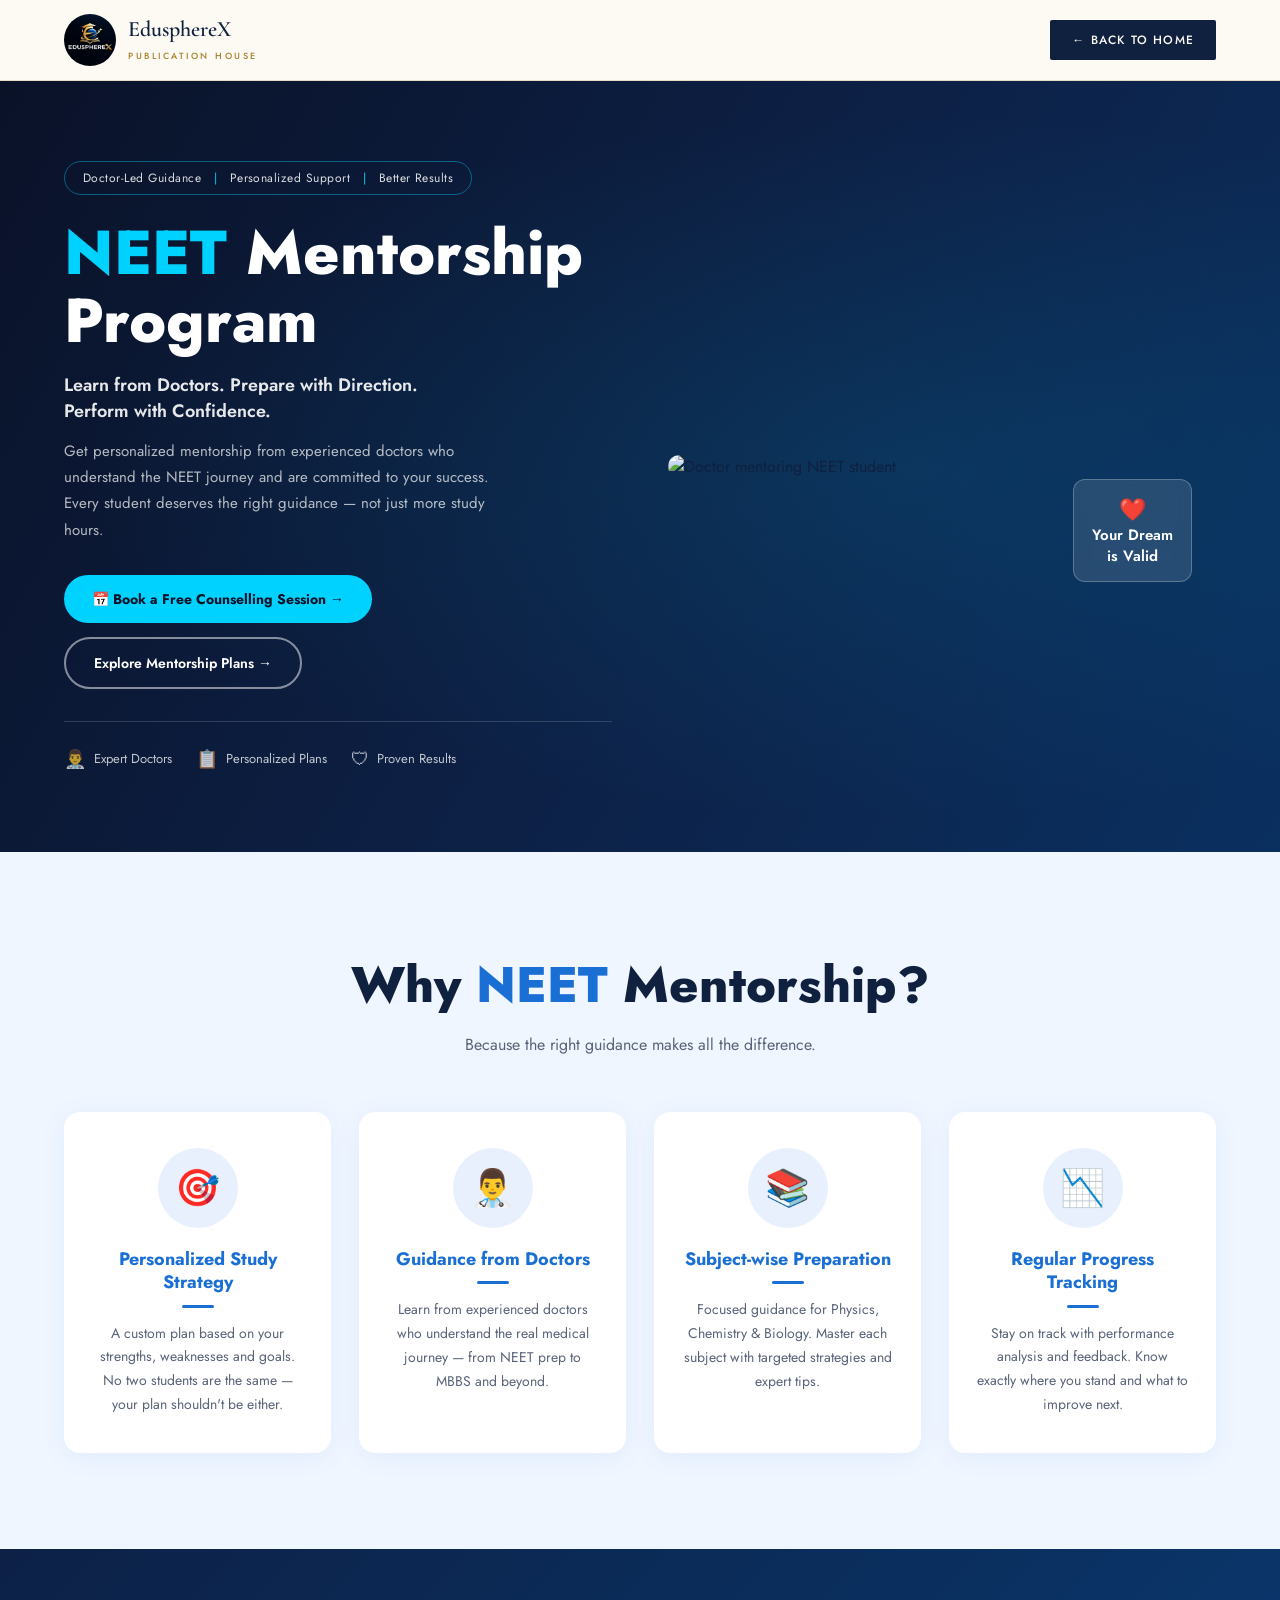
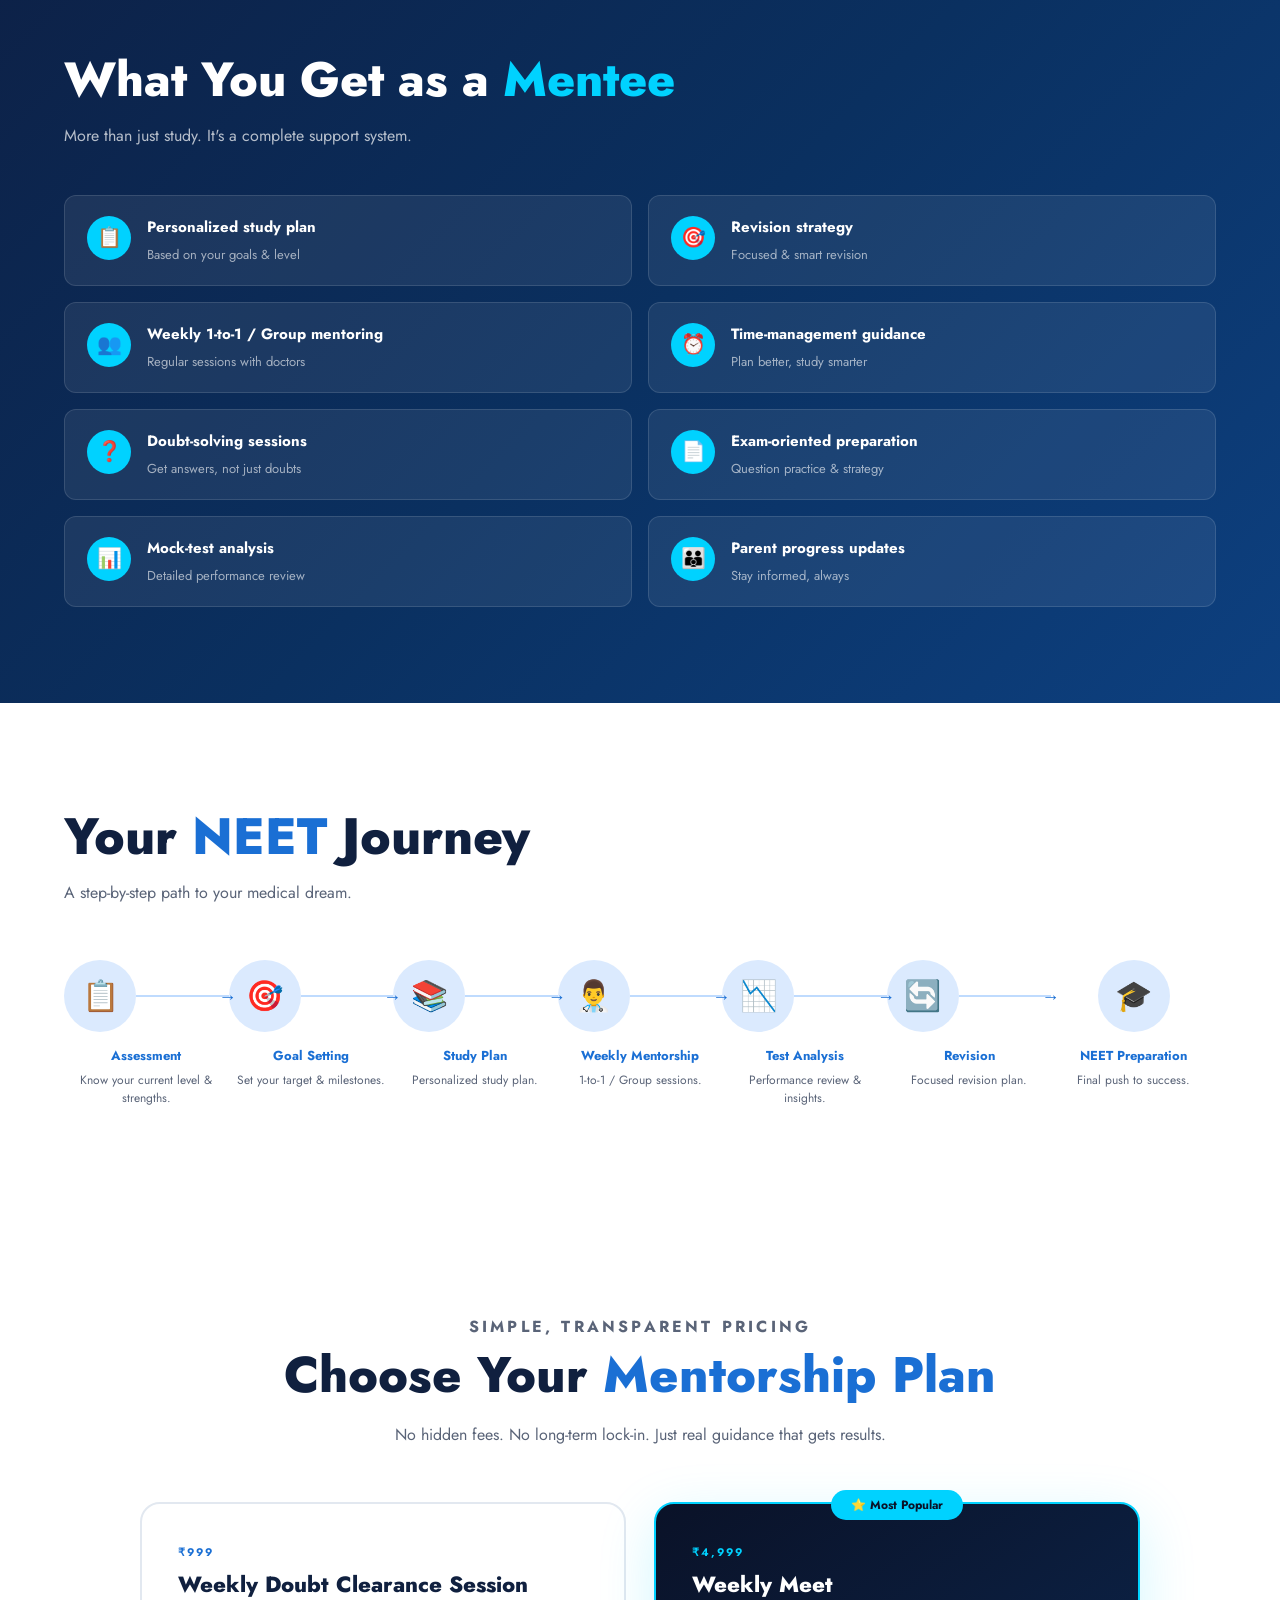
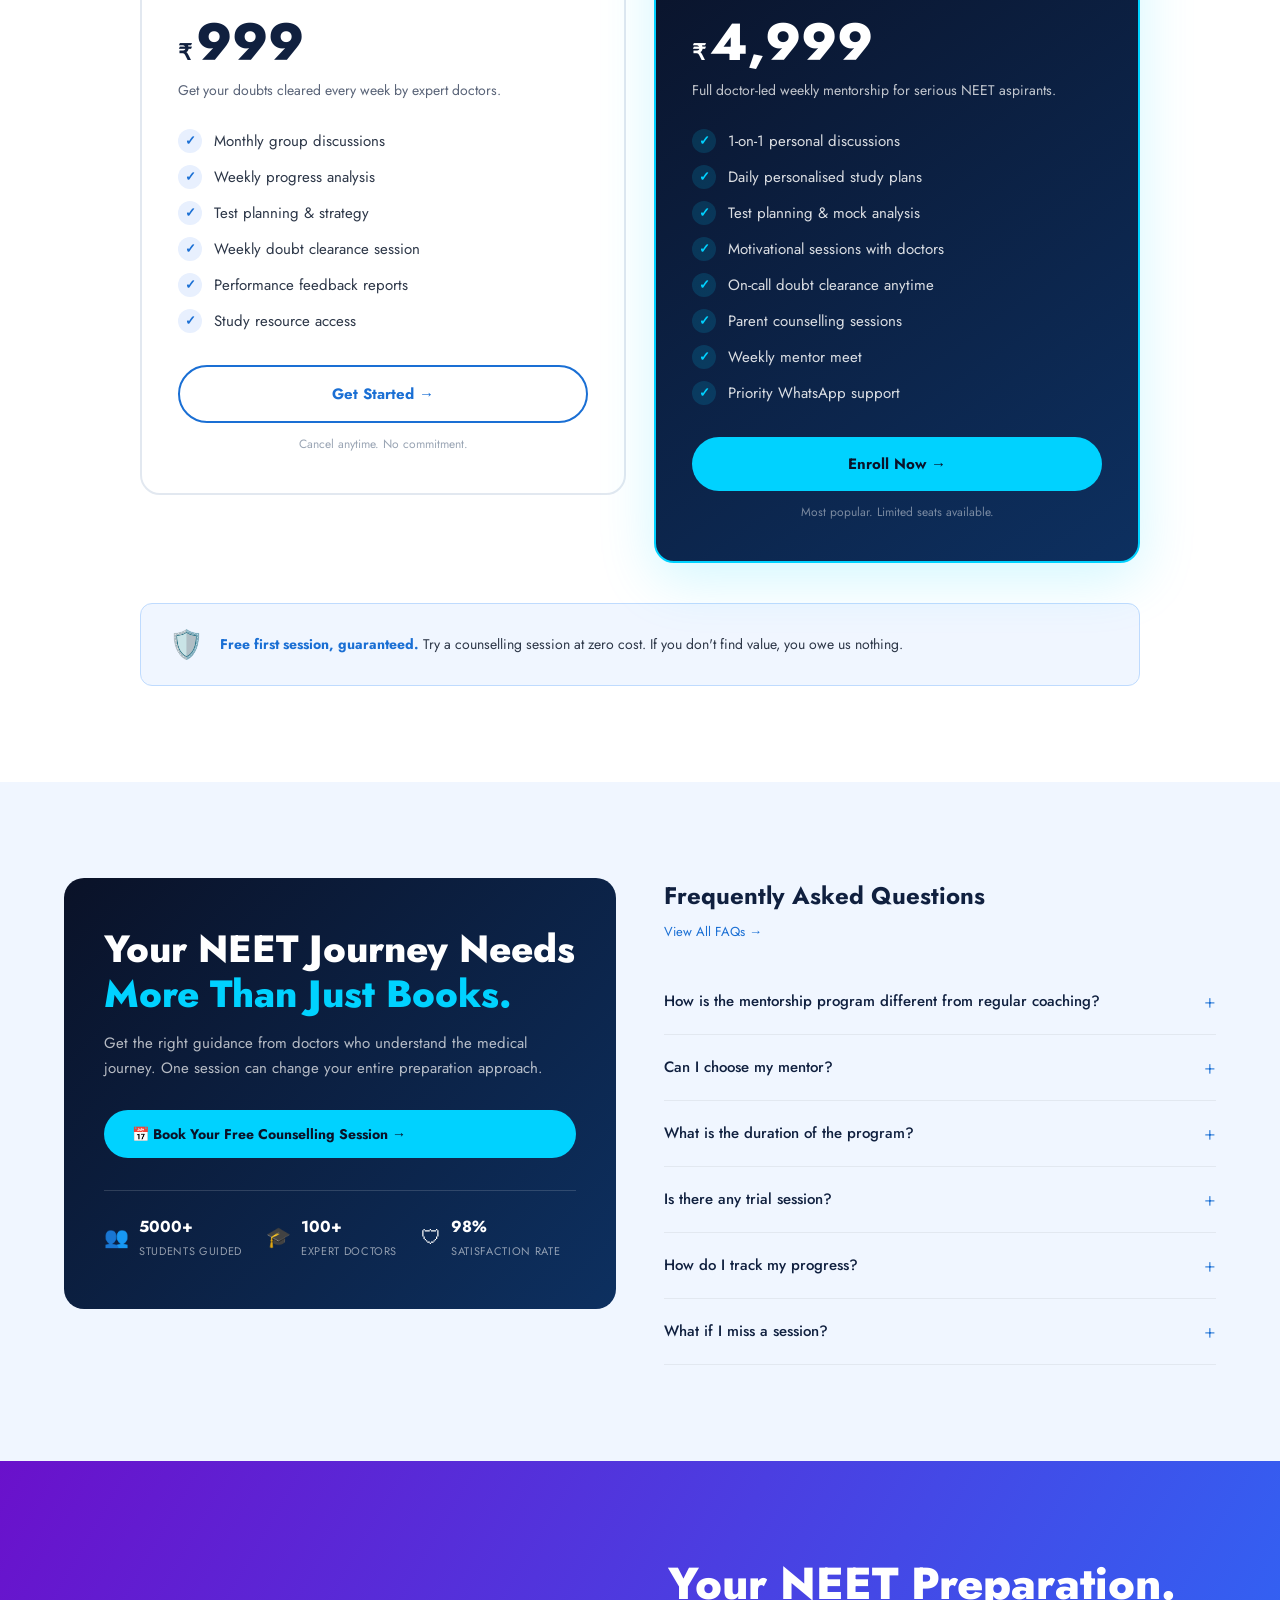
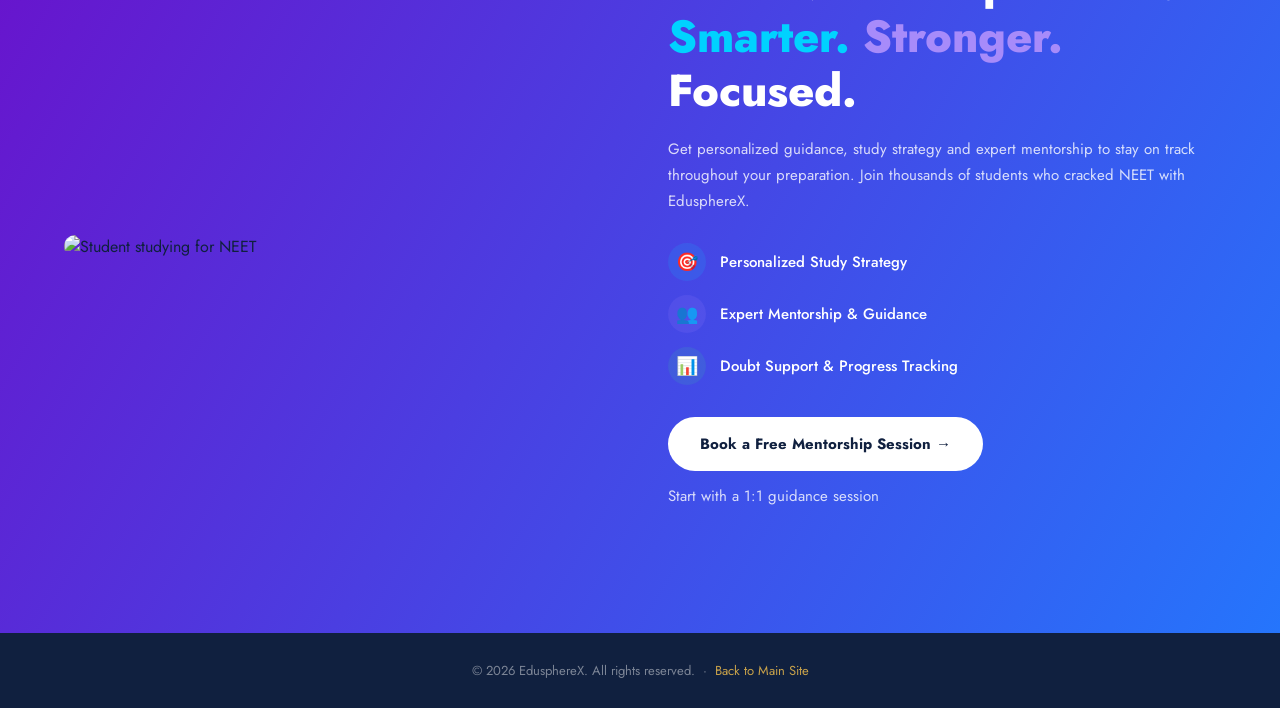
==== neet.html @ 6dbb152a "add some more pages" ====
<!DOCTYPE html>
<html lang="en">
<head>
<meta charset="utf-8" />
<meta name="viewport" content="width=device-width, initial-scale=1" />
<title>NEET Mentorship Program — EdusphereX</title>
<link rel="preconnect" href="https://fonts.googleapis.com" />
<link rel="preconnect" href="https://fonts.gstatic.com" crossorigin />
<link href="https://fonts.googleapis.com/css2?family=Cormorant+Garamond:ital,wght@0,400;0,600;1,400&family=Jost:wght@300;400;500;600;700&display=swap" rel="stylesheet" />
<style>
*{box-sizing:border-box;margin:0;padding:0;}
body{font-family:'Jost',sans-serif;color:#10203f;background:#fff;}
img{display:block;max-width:100%;}
a{text-decoration:none;}

/* HEADER */
.site-header{background:rgba(253,250,244,.96);backdrop-filter:blur(10px);border-bottom:1px solid #e7ddc7;position:sticky;top:0;z-index:50;}
.header-inner{max-width:1320px;margin:0 auto;padding:14px 5vw;display:flex;align-items:center;justify-content:space-between;}
.brand{display:flex;align-items:center;gap:12px;}
.brand img{width:52px;height:52px;border-radius:50%;object-fit:cover;}
.brand-name{font-family:'Cormorant Garamond',serif;font-size:22px;font-weight:600;color:#10203f;}
.brand-sub{font-size:9px;letter-spacing:.28em;text-transform:uppercase;color:#a8802f;font-weight:500;}
.back-btn{background:#10203f;color:#fdfaf4;padding:11px 22px;font-size:12px;letter-spacing:.1em;text-transform:uppercase;font-weight:500;border-radius:2px;transition:background .18s;}
.back-btn:hover{background:#c9a24a;color:#fff;}

/* HERO */
.neet-hero{background:linear-gradient(120deg,#0a1228 0%,#0d2147 55%,#0a3060 100%);padding:80px 5vw;position:relative;overflow:hidden;}
.neet-hero::before{content:'';position:absolute;inset:0;background:radial-gradient(ellipse at 70% 50%,rgba(0,180,220,.12) 0%,transparent 65%);}
.hero-inner{max-width:1320px;margin:0 auto;display:grid;grid-template-columns:1fr 1fr;gap:56px;align-items:center;position:relative;z-index:1;}
.hero-badges{display:flex;flex-wrap:wrap;gap:10px;margin-bottom:24px;}
.hero-badge-pill{border:1px solid rgba(0,210,255,.4);border-radius:100px;padding:7px 18px;font-size:12px;color:rgba(255,255,255,.85);letter-spacing:.04em;}
.hero-badge-pill span{color:#00d2ff;margin:0 8px;}
.neet-hero h1{font-size:clamp(36px,5vw,62px);font-weight:800;color:#fff;line-height:1.1;margin-bottom:18px;}
.neet-hero h1 em{color:#00d2ff;font-style:normal;}
.hero-sub{font-size:18px;font-weight:600;color:rgba(255,255,255,.9);margin-bottom:14px;line-height:1.4;}
.hero-desc{font-size:15px;line-height:1.75;color:rgba(255,255,255,.7);max-width:48ch;margin-bottom:32px;}
.hero-btns{display:flex;flex-wrap:wrap;gap:14px;margin-bottom:32px;}
.btn-cyan{background:#00d2ff;color:#0a1228;padding:14px 28px;border-radius:100px;font-size:14px;font-weight:700;display:flex;align-items:center;gap:8px;transition:background .18s;}
.btn-cyan:hover{background:#00b8e0;}
.btn-outline-white{border:2px solid rgba(255,255,255,.5);color:#fff;padding:14px 28px;border-radius:100px;font-size:14px;font-weight:600;display:flex;align-items:center;gap:8px;transition:all .18s;}
.btn-outline-white:hover{background:rgba(255,255,255,.1);}
.hero-trust{display:flex;flex-wrap:wrap;gap:24px;border-top:1px solid rgba(255,255,255,.15);padding-top:24px;}
.trust-item{display:flex;align-items:center;gap:8px;font-size:13px;color:rgba(255,255,255,.75);}
.trust-item span{font-size:18px;}
.hero-img-wrap{position:relative;}
.hero-img-wrap img{border-radius:16px;width:100%;object-fit:cover;max-height:420px;}
.dream-tag{position:absolute;top:24px;right:24px;background:rgba(255,255,255,.12);backdrop-filter:blur(8px);border:1px solid rgba(255,255,255,.25);border-radius:12px;padding:14px 18px;color:#fff;font-size:15px;font-weight:600;line-height:1.4;text-align:center;}
.dream-tag span{display:block;font-size:22px;}

/* WHY SECTION */
.why-section{padding:96px 5vw;background:#f0f6ff;}
.section-center{text-align:center;margin-bottom:56px;}
.section-center h2{font-size:clamp(32px,4vw,50px);font-weight:800;color:#10203f;margin-bottom:12px;}
.section-center h2 em{color:#1a6fd4;font-style:normal;}
.section-center p{font-size:16px;color:#5a6478;max-width:52ch;margin:0 auto;}
.why-grid{max-width:1200px;margin:0 auto;display:grid;grid-template-columns:repeat(auto-fit,minmax(240px,1fr));gap:28px;}
.why-card{background:#fff;border-radius:16px;padding:36px 28px;text-align:center;box-shadow:0 4px 24px rgba(26,111,212,.08);transition:transform .2s,box-shadow .2s;}
.why-card:hover{transform:translateY(-4px);box-shadow:0 12px 40px rgba(26,111,212,.14);}
.why-icon{width:80px;height:80px;border-radius:50%;background:#e8f0fe;display:flex;align-items:center;justify-content:center;font-size:36px;margin:0 auto 20px;}
.why-card h3{font-size:18px;font-weight:700;color:#1a6fd4;margin-bottom:10px;line-height:1.3;}
.why-card .rule{width:32px;height:3px;background:#1a6fd4;margin:0 auto 14px;border-radius:2px;}
.why-card p{font-size:14px;line-height:1.7;color:#5a6478;}

/* MENTEE SECTION */
.mentee-section{padding:96px 5vw;background:linear-gradient(135deg,#0d2147 0%,#0a3060 50%,#0d4080 100%);}
.mentee-inner{max-width:1200px;margin:0 auto;}
.mentee-head{margin-bottom:48px;}
.mentee-head h2{font-size:clamp(30px,4vw,48px);font-weight:800;color:#fff;margin-bottom:10px;}
.mentee-head h2 em{color:#00d2ff;font-style:normal;}
.mentee-head p{font-size:16px;color:rgba(255,255,255,.7);}
.mentee-grid{display:grid;grid-template-columns:repeat(2,1fr);gap:16px;}
.mentee-item{display:flex;align-items:flex-start;gap:16px;background:rgba(255,255,255,.07);border:1px solid rgba(255,255,255,.12);border-radius:12px;padding:20px 22px;}
.mentee-ico{width:44px;height:44px;border-radius:50%;background:#00d2ff;display:flex;align-items:center;justify-content:center;font-size:20px;flex:none;}
.mentee-item strong{display:block;font-size:15px;font-weight:700;color:#fff;margin-bottom:4px;}
.mentee-item span{font-size:13px;color:rgba(255,255,255,.6);}

/* JOURNEY SECTION */
.journey-section{padding:96px 5vw;background:#fff;}
.journey-inner{max-width:1200px;margin:0 auto;}
.journey-inner h2{font-size:clamp(32px,4vw,52px);font-weight:800;color:#10203f;margin-bottom:8px;}
.journey-inner h2 em{color:#1a6fd4;font-style:normal;}
.journey-sub{font-size:16px;color:#5a6478;margin-bottom:56px;}
.journey-steps{display:flex;align-items:flex-start;gap:0;overflow-x:auto;padding-bottom:16px;}
.j-step{display:flex;flex-direction:column;align-items:center;text-align:center;min-width:130px;flex:1;}
.j-step-top{display:flex;align-items:center;width:100%;}
.j-circle{width:72px;height:72px;border-radius:50%;background:#dbeafe;display:flex;align-items:center;justify-content:center;font-size:30px;flex:none;margin:0 auto;}
.j-arrow{flex:1;height:2px;background:#bfdbfe;position:relative;top:0;}
.j-arrow::after{content:'→';position:absolute;right:-8px;top:-11px;color:#1a6fd4;font-size:18px;}
.j-step:last-child .j-arrow{display:none;}
.j-step h3{font-size:13px;font-weight:700;color:#1a6fd4;margin:14px 0 6px;}
.j-step p{font-size:12px;color:#5a6478;line-height:1.5;padding:0 8px;}

/* PRICING */
.pricing-section{padding:96px 5vw;background:#fff;}
.pricing-inner{max-width:1000px;margin:0 auto;}
.pricing-eyebrow{font-size:11px;letter-spacing:.2em;text-transform:uppercase;color:#1a6fd4;font-weight:700;margin-bottom:10px;}
.pricing-grid{display:grid;grid-template-columns:1fr 1fr;gap:28px;margin-top:56px;align-items:start;}
.plan-card{border-radius:20px;padding:40px 36px;border:2px solid #e2e8f0;background:#fff;position:relative;transition:box-shadow .2s;}
.plan-card:hover{box-shadow:0 12px 40px rgba(26,111,212,.1);}
.plan-featured{background:linear-gradient(145deg,#0a1228,#0d3060);border-color:#00d2ff;box-shadow:0 16px 56px rgba(0,210,255,.18);}
.plan-badge{position:absolute;top:-14px;left:50%;transform:translateX(-50%);background:#00d2ff;color:#0a1228;font-size:12px;font-weight:700;padding:6px 20px;border-radius:100px;white-space:nowrap;}
.plan-tag{font-size:11px;letter-spacing:.18em;text-transform:uppercase;color:#1a6fd4;font-weight:700;margin-bottom:8px;}
.plan-header h3{font-size:22px;font-weight:800;color:#10203f;margin-bottom:16px;}
.plan-featured .plan-header h3{color:#fff;}
.plan-price{display:flex;align-items:baseline;gap:4px;margin-bottom:12px;}
.currency{font-size:22px;font-weight:700;color:#10203f;}
.amount{font-size:52px;font-weight:800;color:#10203f;line-height:1;}
.period{font-size:15px;color:#5a6478;}
.plan-featured .currency,.plan-featured .amount{color:#fff;}
.plan-featured .period{color:rgba(255,255,255,.55);}
.plan-tagline{font-size:14px;color:#5a6478;margin-bottom:28px;line-height:1.5;}
.plan-features{list-style:none;display:flex;flex-direction:column;gap:12px;margin-bottom:32px;padding:0;}
.plan-features li{display:flex;align-items:center;gap:12px;font-size:15px;color:#2d3748;}
.plan-features-dark li{color:rgba(255,255,255,.85);}
.check{width:24px;height:24px;border-radius:50%;background:#e8f0fe;color:#1a6fd4;font-size:13px;font-weight:700;display:flex;align-items:center;justify-content:center;flex:none;}
.check-cyan{background:rgba(0,210,255,.15);color:#00d2ff;}
.plan-btn{display:block;text-align:center;padding:16px;border-radius:100px;font-size:15px;font-weight:700;transition:all .18s;}
.plan-btn-outline{border:2px solid #1a6fd4;color:#1a6fd4;}
.plan-btn-outline:hover{background:#1a6fd4;color:#fff;}
.plan-btn-cyan{background:#00d2ff;color:#0a1228;}
.plan-btn-cyan:hover{background:#00b8e0;}
.plan-note{text-align:center;font-size:12px;color:#9aa5b4;margin-top:12px;}
.pricing-guarantee{display:flex;align-items:center;gap:16px;background:#f0f6ff;border:1px solid #bfdbfe;border-radius:12px;padding:20px 28px;margin-top:40px;}
.pricing-guarantee span{font-size:28px;}
.pricing-guarantee p{font-size:14px;color:#2d3748;line-height:1.6;}
.pricing-guarantee strong{color:#1a6fd4;}
@media(max-width:860px){.pricing-grid{grid-template-columns:1fr;}}

/* CTA + FAQ */
.cta-faq{padding:96px 5vw;background:#f0f6ff;}
.cta-faq-inner{max-width:1200px;margin:0 auto;display:grid;grid-template-columns:1fr 1fr;gap:48px;align-items:start;}
.cta-box{background:linear-gradient(135deg,#0a1228,#0d3060);border-radius:20px;padding:48px 40px;color:#fff;}
.cta-box h2{font-size:clamp(26px,3vw,38px);font-weight:800;line-height:1.2;margin-bottom:14px;}
.cta-box h2 em{color:#00d2ff;font-style:normal;}
.cta-box p{font-size:15px;color:rgba(255,255,255,.7);margin-bottom:28px;line-height:1.7;}
.cta-stats{display:flex;gap:24px;margin-top:32px;border-top:1px solid rgba(255,255,255,.15);padding-top:24px;flex-wrap:wrap;}
.cta-stat{display:flex;align-items:center;gap:10px;}
.cta-stat span{font-size:20px;}
.cta-stat strong{display:block;font-size:16px;font-weight:700;color:#fff;}
.cta-stat small{font-size:11px;color:rgba(255,255,255,.55);letter-spacing:.06em;}
.faq-box h2{font-size:24px;font-weight:700;color:#10203f;margin-bottom:6px;}
.faq-box .faq-link{font-size:13px;color:#1a6fd4;margin-bottom:28px;display:inline-block;}
.faq-item{border-bottom:1px solid #e2e8f0;}
.faq-item summary{padding:18px 0;font-size:15px;color:#10203f;font-weight:500;cursor:pointer;display:flex;justify-content:space-between;align-items:center;list-style:none;}
.faq-item summary::-webkit-details-marker{display:none;}
.faq-item summary::after{content:'+';font-size:20px;color:#1a6fd4;font-weight:300;}
details[open] summary::after{content:'−';}
.faq-item p{font-size:14px;line-height:1.75;color:#5a6478;padding-bottom:16px;}

/* FINAL CTA */
.final-cta{padding:96px 5vw;background:linear-gradient(120deg,#6a11cb,#2575fc);}
.final-inner{max-width:1200px;margin:0 auto;display:grid;grid-template-columns:1fr 1fr;gap:56px;align-items:center;}
.final-img img{border-radius:16px;width:100%;object-fit:cover;max-height:380px;}
.final-content h2{font-size:clamp(28px,3.5vw,46px);font-weight:800;color:#fff;line-height:1.2;margin-bottom:18px;}
.final-content h2 .s1{color:#00d2ff;}
.final-content h2 .s2{color:#a78bfa;}
.final-content p{font-size:15px;color:rgba(255,255,255,.8);line-height:1.75;margin-bottom:28px;}
.final-features{display:flex;flex-direction:column;gap:14px;margin-bottom:32px;}
.final-feat{display:flex;align-items:center;gap:14px;font-size:15px;color:#fff;font-weight:500;}
.final-feat-ico{width:38px;height:38px;border-radius:50%;display:flex;align-items:center;justify-content:center;font-size:18px;flex:none;}
.btn-white{background:#fff;color:#10203f;padding:16px 32px;border-radius:100px;font-size:15px;font-weight:700;display:inline-flex;align-items:center;gap:8px;transition:background .18s;}
.btn-white:hover{background:#f0f0f0;}
.final-note{font-size:12px;color:rgba(255,255,255,.55);margin-top:12px;}

/* FOOTER */
.neet-footer{background:#10203f;padding:28px 5vw;text-align:center;}
.neet-footer p{font-size:13px;color:rgba(255,255,255,.45);}
.neet-footer a{color:#c9a24a;}

@media(max-width:860px){
  .hero-inner,.cta-faq-inner,.final-inner{grid-template-columns:1fr;}
  .hero-img-wrap{display:none;}
  .mentee-grid{grid-template-columns:1fr;}
  .journey-steps{gap:0;}
}
</style>
</head>
<body>

<header class="site-header">
  <div class="header-inner">
    <a class="brand" href="index.html">
      <img src="assets/logo.png" alt="EdusphereX" />
      <span>
        <span class="brand-name">EdusphereX</span><br/>
        <span class="brand-sub">Publication House</span>
      </span>
    </a>
    <a class="back-btn" href="index.html">← Back to Home</a>
  </div>
</header>

<!-- HERO -->
<section class="neet-hero">
  <div class="hero-inner">
    <div>
      <div class="hero-badges">
        <span class="hero-badge-pill">Doctor-Led Guidance <span>|</span> Personalized Support <span>|</span> Better Results</span>
      </div>
      <h1><em>NEET</em> Mentorship Program</h1>
      <p class="hero-sub">Learn from Doctors. Prepare with Direction.<br/>Perform with Confidence.</p>
      <p class="hero-desc">Get personalized mentorship from experienced doctors who understand the NEET journey and are committed to your success. Every student deserves the right guidance — not just more study hours.</p>
      <div class="hero-btns">
        <a class="btn-cyan" href="#contact">&#128197; Book a Free Counselling Session &rarr;</a>
        <a class="btn-outline-white" href="#why">Explore Mentorship Plans &rarr;</a>
      </div>
      <div class="hero-trust">
        <span class="trust-item"><span>&#128104;&#8205;&#9877;</span> Expert Doctors</span>
        <span class="trust-item"><span>&#128203;</span> Personalized Plans</span>
        <span class="trust-item"><span>&#128737;</span> Proven Results</span>
      </div>
    </div>
    <div class="hero-img-wrap">
      <img src="https://images.unsplash.com/photo-1576091160550-2173dba999ef?w=600&q=80" alt="Doctor mentoring NEET student" />
      <div class="dream-tag"><span>&#10084;&#65039;</span>Your Dream<br/>is Valid</div>
    </div>
  </div>
</section>

<!-- WHY NEET MENTORSHIP -->
<section class="why-section" id="why">
  <div class="section-center">
    <h2>Why <em>NEET</em> Mentorship?</h2>
    <p>Because the right guidance makes all the difference.</p>
  </div>
  <div class="why-grid">
    <div class="why-card">
      <div class="why-icon">&#127919;</div>
      <h3>Personalized Study Strategy</h3>
      <div class="rule"></div>
      <p>A custom plan based on your strengths, weaknesses and goals. No two students are the same — your plan shouldn't be either.</p>
    </div>
    <div class="why-card">
      <div class="why-icon">&#128104;&#8205;&#9877;</div>
      <h3>Guidance from Doctors</h3>
      <div class="rule"></div>
      <p>Learn from experienced doctors who understand the real medical journey — from NEET prep to MBBS and beyond.</p>
    </div>
    <div class="why-card">
      <div class="why-icon">&#128218;</div>
      <h3>Subject-wise Preparation</h3>
      <div class="rule"></div>
      <p>Focused guidance for Physics, Chemistry &amp; Biology. Master each subject with targeted strategies and expert tips.</p>
    </div>
    <div class="why-card">
      <div class="why-icon">&#128201;</div>
      <h3>Regular Progress Tracking</h3>
      <div class="rule"></div>
      <p>Stay on track with performance analysis and feedback. Know exactly where you stand and what to improve next.</p>
    </div>
  </div>
</section>

<!-- WHAT YOU GET AS A MENTEE -->
<section class="mentee-section">
  <div class="mentee-inner">
    <div class="mentee-head">
      <h2>What You Get as a <em>Mentee</em></h2>
      <p>More than just study. It's a complete support system.</p>
    </div>
    <div class="mentee-grid">
      <div class="mentee-item">
        <div class="mentee-ico">&#128203;</div>
        <div><strong>Personalized study plan</strong><span>Based on your goals &amp; level</span></div>
      </div>
      <div class="mentee-item">
        <div class="mentee-ico">&#127919;</div>
        <div><strong>Revision strategy</strong><span>Focused &amp; smart revision</span></div>
      </div>
      <div class="mentee-item">
        <div class="mentee-ico">&#128101;</div>
        <div><strong>Weekly 1-to-1 / Group mentoring</strong><span>Regular sessions with doctors</span></div>
      </div>
      <div class="mentee-item">
        <div class="mentee-ico">&#9200;</div>
        <div><strong>Time-management guidance</strong><span>Plan better, study smarter</span></div>
      </div>
      <div class="mentee-item">
        <div class="mentee-ico">&#10067;</div>
        <div><strong>Doubt-solving sessions</strong><span>Get answers, not just doubts</span></div>
      </div>
      <div class="mentee-item">
        <div class="mentee-ico">&#128196;</div>
        <div><strong>Exam-oriented preparation</strong><span>Question practice &amp; strategy</span></div>
      </div>
      <div class="mentee-item">
        <div class="mentee-ico">&#128202;</div>
        <div><strong>Mock-test analysis</strong><span>Detailed performance review</span></div>
      </div>
      <div class="mentee-item">
        <div class="mentee-ico">&#128106;</div>
        <div><strong>Parent progress updates</strong><span>Stay informed, always</span></div>
      </div>
    </div>
  </div>
</section>

<!-- YOUR NEET JOURNEY -->
<section class="journey-section">
  <div class="journey-inner">
    <h2>Your <em>NEET</em> Journey</h2>
    <p class="journey-sub">A step-by-step path to your medical dream.</p>
    <div class="journey-steps">
      <div class="j-step">
        <div class="j-step-top"><div class="j-circle">&#128203;</div><div class="j-arrow"></div></div>
        <h3>Assessment</h3><p>Know your current level &amp; strengths.</p>
      </div>
      <div class="j-step">
        <div class="j-step-top"><div class="j-circle">&#127919;</div><div class="j-arrow"></div></div>
        <h3>Goal Setting</h3><p>Set your target &amp; milestones.</p>
      </div>
      <div class="j-step">
        <div class="j-step-top"><div class="j-circle">&#128218;</div><div class="j-arrow"></div></div>
        <h3>Study Plan</h3><p>Personalized study plan.</p>
      </div>
      <div class="j-step">
        <div class="j-step-top"><div class="j-circle">&#128104;&#8205;&#9877;</div><div class="j-arrow"></div></div>
        <h3>Weekly Mentorship</h3><p>1-to-1 / Group sessions.</p>
      </div>
      <div class="j-step">
        <div class="j-step-top"><div class="j-circle">&#128201;</div><div class="j-arrow"></div></div>
        <h3>Test Analysis</h3><p>Performance review &amp; insights.</p>
      </div>
      <div class="j-step">
        <div class="j-step-top"><div class="j-circle">&#128260;</div><div class="j-arrow"></div></div>
        <h3>Revision</h3><p>Focused revision plan.</p>
      </div>
      <div class="j-step">
        <div class="j-step-top"><div class="j-circle">&#127891;</div><div class="j-arrow"></div></div>
        <h3>NEET Preparation</h3><p>Final push to success.</p>
      </div>
    </div>
  </div>
</section>

<!-- PRICING -->
<section class="pricing-section" id="plans">
  <div class="pricing-inner">
    <div class="section-center">
      <p class="pricing-eyebrow">Simple, Transparent Pricing</p>
      <h2>Choose Your <em>Mentorship Plan</em></h2>
      <p>No hidden fees. No long-term lock-in. Just real guidance that gets results.</p>
    </div>
    <div class="pricing-grid">

      <!-- MONTHLY -->
      <div class="plan-card">
        <div class="plan-header">
          <p class="plan-tag">₹999</p>
          <h3>Weekly Doubt Clearance Session</h3>
          <div class="plan-price">
            <span class="currency">₹</span><span class="amount">999</span>
          </div>
          <p class="plan-tagline">Get your doubts cleared every week by expert doctors.</p>
        </div>
        <ul class="plan-features">
          <li><span class="check">✓</span>Monthly group discussions</li>
          <li><span class="check">✓</span>Weekly progress analysis</li>
          <li><span class="check">✓</span>Test planning &amp; strategy</li>
          <li><span class="check">✓</span>Weekly doubt clearance session</li>
          <li><span class="check">✓</span>Performance feedback reports</li>
          <li><span class="check">✓</span>Study resource access</li>
        </ul>
        <a class="plan-btn plan-btn-outline" href="https://wa.me/917905551271?text=Hi%2C%20I%20want%20to%20enroll%20in%20the%20Weekly%20Doubt%20Clearance%20Session%20%E2%82%B9999">Get Started &rarr;</a>
        <p class="plan-note">Cancel anytime. No commitment.</p>
      </div>

      <!-- YEARLY PREMIUM — HIGHLIGHTED -->
      <div class="plan-card plan-featured">
        <div class="plan-badge">⭐ Most Popular</div>
        <div class="plan-header">
          <p class="plan-tag" style="color:#00d2ff;">₹4,999</p>
          <h3>Weekly Meet</h3>
          <div class="plan-price">
            <span class="currency">₹</span><span class="amount">4,999</span>
          </div>
          <p class="plan-tagline" style="color:rgba(255,255,255,.75);">Full doctor-led weekly mentorship for serious NEET aspirants.</p>
        </div>
        <ul class="plan-features plan-features-dark">
          <li><span class="check check-cyan">✓</span>1-on-1 personal discussions</li>
          <li><span class="check check-cyan">✓</span>Daily personalised study plans</li>
          <li><span class="check check-cyan">✓</span>Test planning &amp; mock analysis</li>
          <li><span class="check check-cyan">✓</span>Motivational sessions with doctors</li>
          <li><span class="check check-cyan">✓</span>On-call doubt clearance anytime</li>
          <li><span class="check check-cyan">✓</span>Parent counselling sessions</li>
          <li><span class="check check-cyan">✓</span>Weekly mentor meet</li>
          <li><span class="check check-cyan">✓</span>Priority WhatsApp support</li>
        </ul>
        <a class="plan-btn plan-btn-cyan" href="https://wa.me/917905551271?text=Hi%2C%20I%20want%20to%20enroll%20in%20the%20Weekly%20Meet%20Plan%20%E2%82%B94999">Enroll Now &rarr;</a>
        <p class="plan-note" style="color:rgba(255,255,255,.45);">Most popular. Limited seats available.</p>
      </div>

    </div>
    <div class="pricing-guarantee">
      <span>🛡️</span>
      <p><strong>Free first session, guaranteed.</strong> Try a counselling session at zero cost. If you don't find value, you owe us nothing.</p>
    </div>
  </div>
</section>

<!-- CTA + FAQ -->
<section class="cta-faq" id="contact">
  <div class="cta-faq-inner">
    <div class="cta-box">
      <h2>Your NEET Journey Needs <em>More Than Just Books.</em></h2>
      <p>Get the right guidance from doctors who understand the medical journey. One session can change your entire preparation approach.</p>
      <a class="btn-cyan" href="https://wa.me/917905551271">&#128197; Book Your Free Counselling Session &rarr;</a>
      <div class="cta-stats">
        <div class="cta-stat"><span>&#128101;</span><div><strong>5000+</strong><small>STUDENTS GUIDED</small></div></div>
        <div class="cta-stat"><span>&#127891;</span><div><strong>100+</strong><small>EXPERT DOCTORS</small></div></div>
        <div class="cta-stat"><span>&#128737;</span><div><strong>98%</strong><small>SATISFACTION RATE</small></div></div>
      </div>
    </div>
    <div class="faq-box">
      <h2>Frequently Asked Questions</h2>
      <a class="faq-link" href="https://wa.me/917905551271">View All FAQs &rarr;</a>
      <details class="faq-item">
        <summary>How is the mentorship program different from regular coaching?</summary>
        <p>Unlike coaching classes that follow a fixed curriculum for all, our mentorship is 1-to-1 and fully personalized. A doctor-mentor works with you individually, understands your weak areas, and builds a strategy specifically for you.</p>
      </details>
      <details class="faq-item">
        <summary>Can I choose my mentor?</summary>
        <p>Yes. After your free counselling session, you'll be matched with a mentor based on your subject needs and goals. You can also request a specific mentor if you have a preference.</p>
      </details>
      <details class="faq-item">
        <summary>What is the duration of the program?</summary>
        <p>Programs range from 3 months to 12 months depending on your NEET timeline. We offer flexible plans for dropper students, Class 11 &amp; 12 students, and repeaters.</p>
      </details>
      <details class="faq-item">
        <summary>Is there any trial session?</summary>
        <p>Yes — your first counselling session is completely free. It includes a diagnostic assessment and a personalized study roadmap at no cost.</p>
      </details>
      <details class="faq-item">
        <summary>How do I track my progress?</summary>
        <p>You'll receive weekly performance reports, mock test analysis, and monthly review calls with your mentor to track improvement and adjust your plan.</p>
      </details>
      <details class="faq-item">
        <summary>What if I miss a session?</summary>
        <p>All sessions are recorded and shared with you. Missed sessions can be rescheduled within the same week at no extra charge.</p>
      </details>
    </div>
  </div>
</section>

<!-- FINAL CTA -->
<section class="final-cta">
  <div class="final-inner">
    <div class="final-img">
      <img src="https://images.unsplash.com/photo-1522202176988-66273c2fd55f?w=600&q=80" alt="Student studying for NEET" />
    </div>
    <div class="final-content">
      <h2>Your NEET Preparation.<br/><span class="s1">Smarter.</span> <span class="s2">Stronger.</span> Focused.</h2>
      <p>Get personalized guidance, study strategy and expert mentorship to stay on track throughout your preparation. Join thousands of students who cracked NEET with EdusphereX.</p>
      <div class="final-features">
        <div class="final-feat"><div class="final-feat-ico" style="background:#00d2ff20;color:#00d2ff;">&#127919;</div>Personalized Study Strategy</div>
        <div class="final-feat"><div class="final-feat-ico" style="background:#a78bfa20;color:#a78bfa;">&#128101;</div>Expert Mentorship &amp; Guidance</div>
        <div class="final-feat"><div class="final-feat-ico" style="background:#34d39920;color:#34d399;">&#128202;</div>Doubt Support &amp; Progress Tracking</div>
      </div>
      <a class="btn-white" href="https://wa.me/917905551271">Book a Free Mentorship Session &rarr;</a>
      <p class="final-note">Start with a 1:1 guidance session</p>
    </div>
  </div>
</section>

<footer class="neet-footer">
  <p>&copy; 2026 EdusphereX. All rights reserved. &nbsp;·&nbsp; <a href="index.html">Back to Main Site</a></p>
</footer>

</body>
</html>
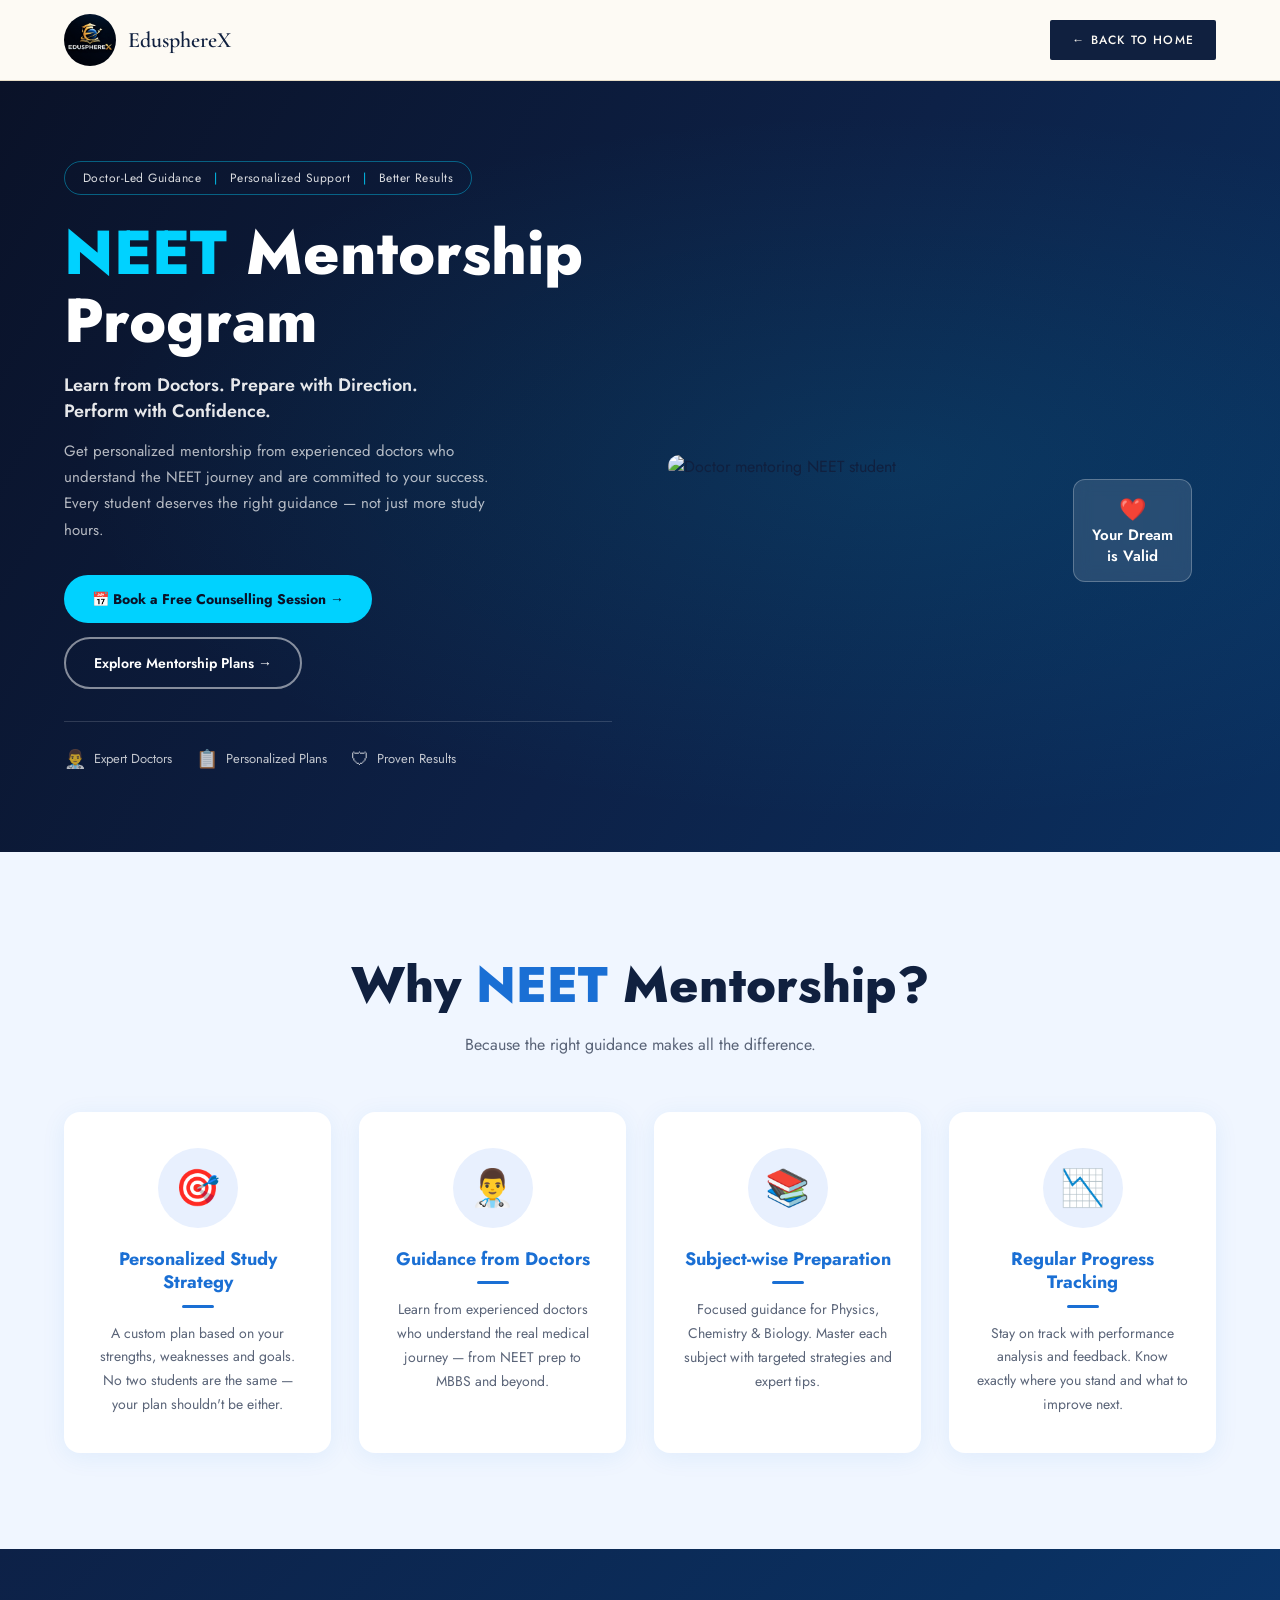
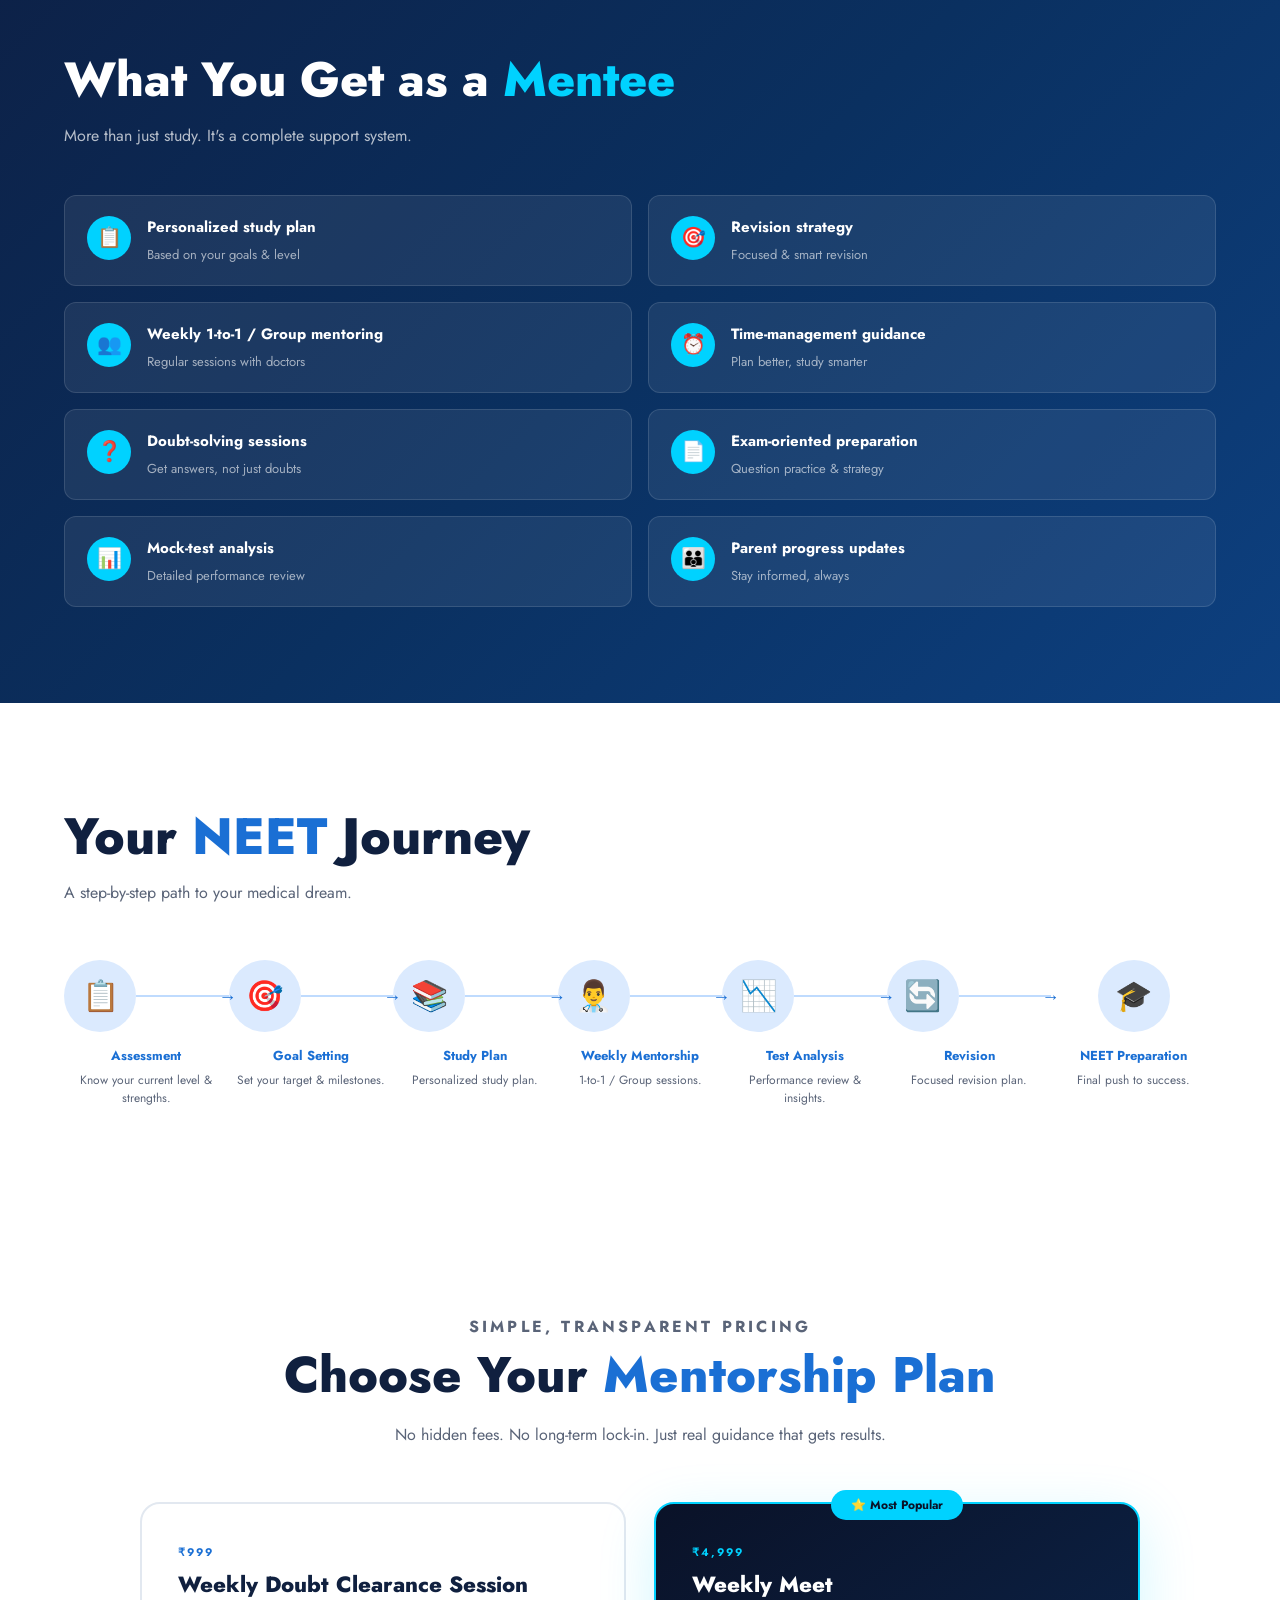
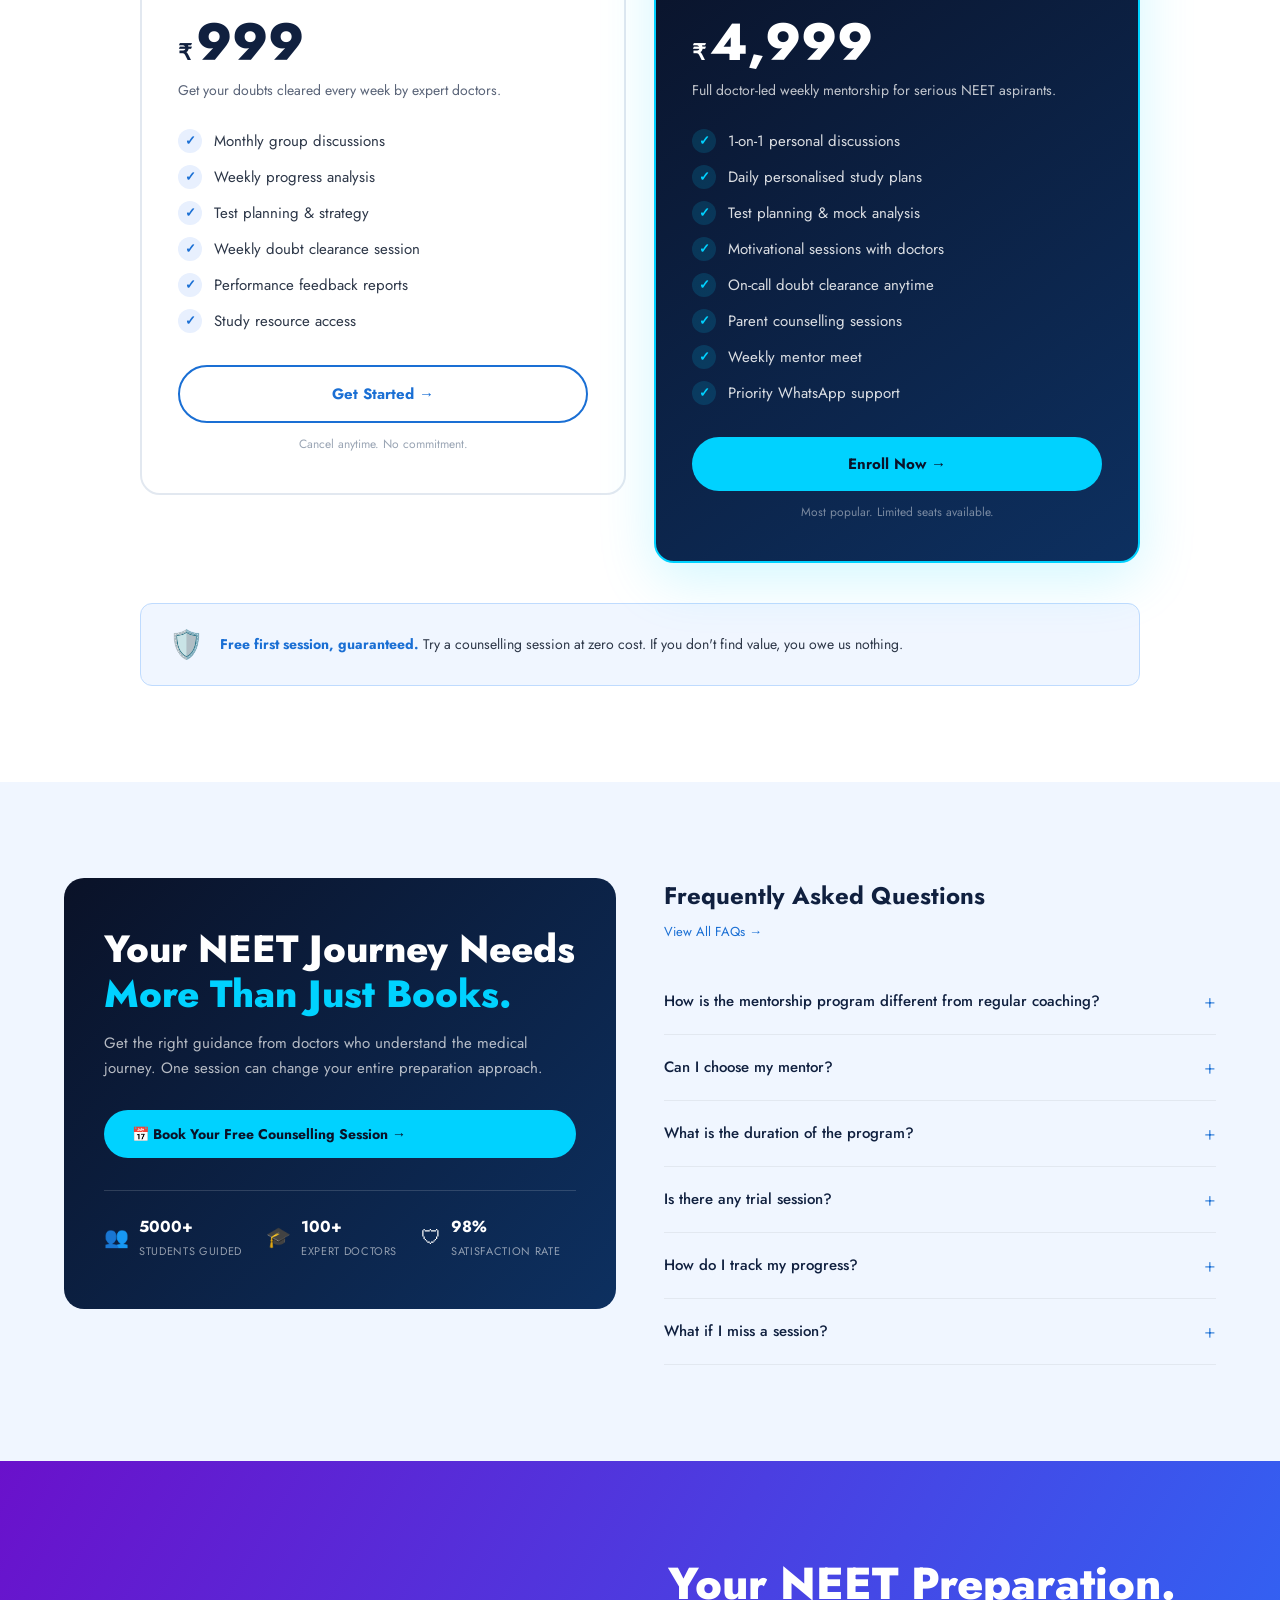
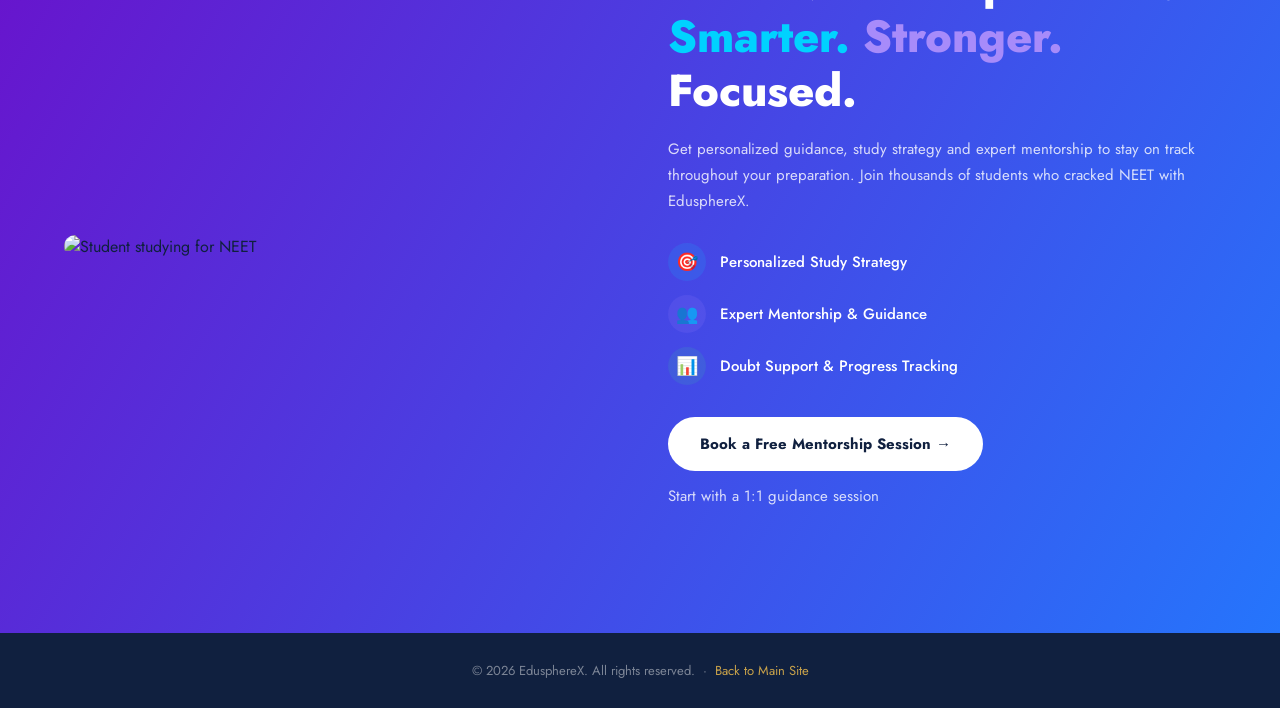
==== commit b6adde3a: "push some changes" ====
--- a/neet.html
+++ b/neet.html
@@ -183,7 +183,7 @@
       <img src="assets/logo.png" alt="EdusphereX" />
       <span>
         <span class="brand-name">EdusphereX</span><br/>
-        <span class="brand-sub">Publication House</span>
+        <span class="brand-sub"></span>
       </span>
     </a>
     <a class="back-btn" href="index.html">← Back to Home</a>
